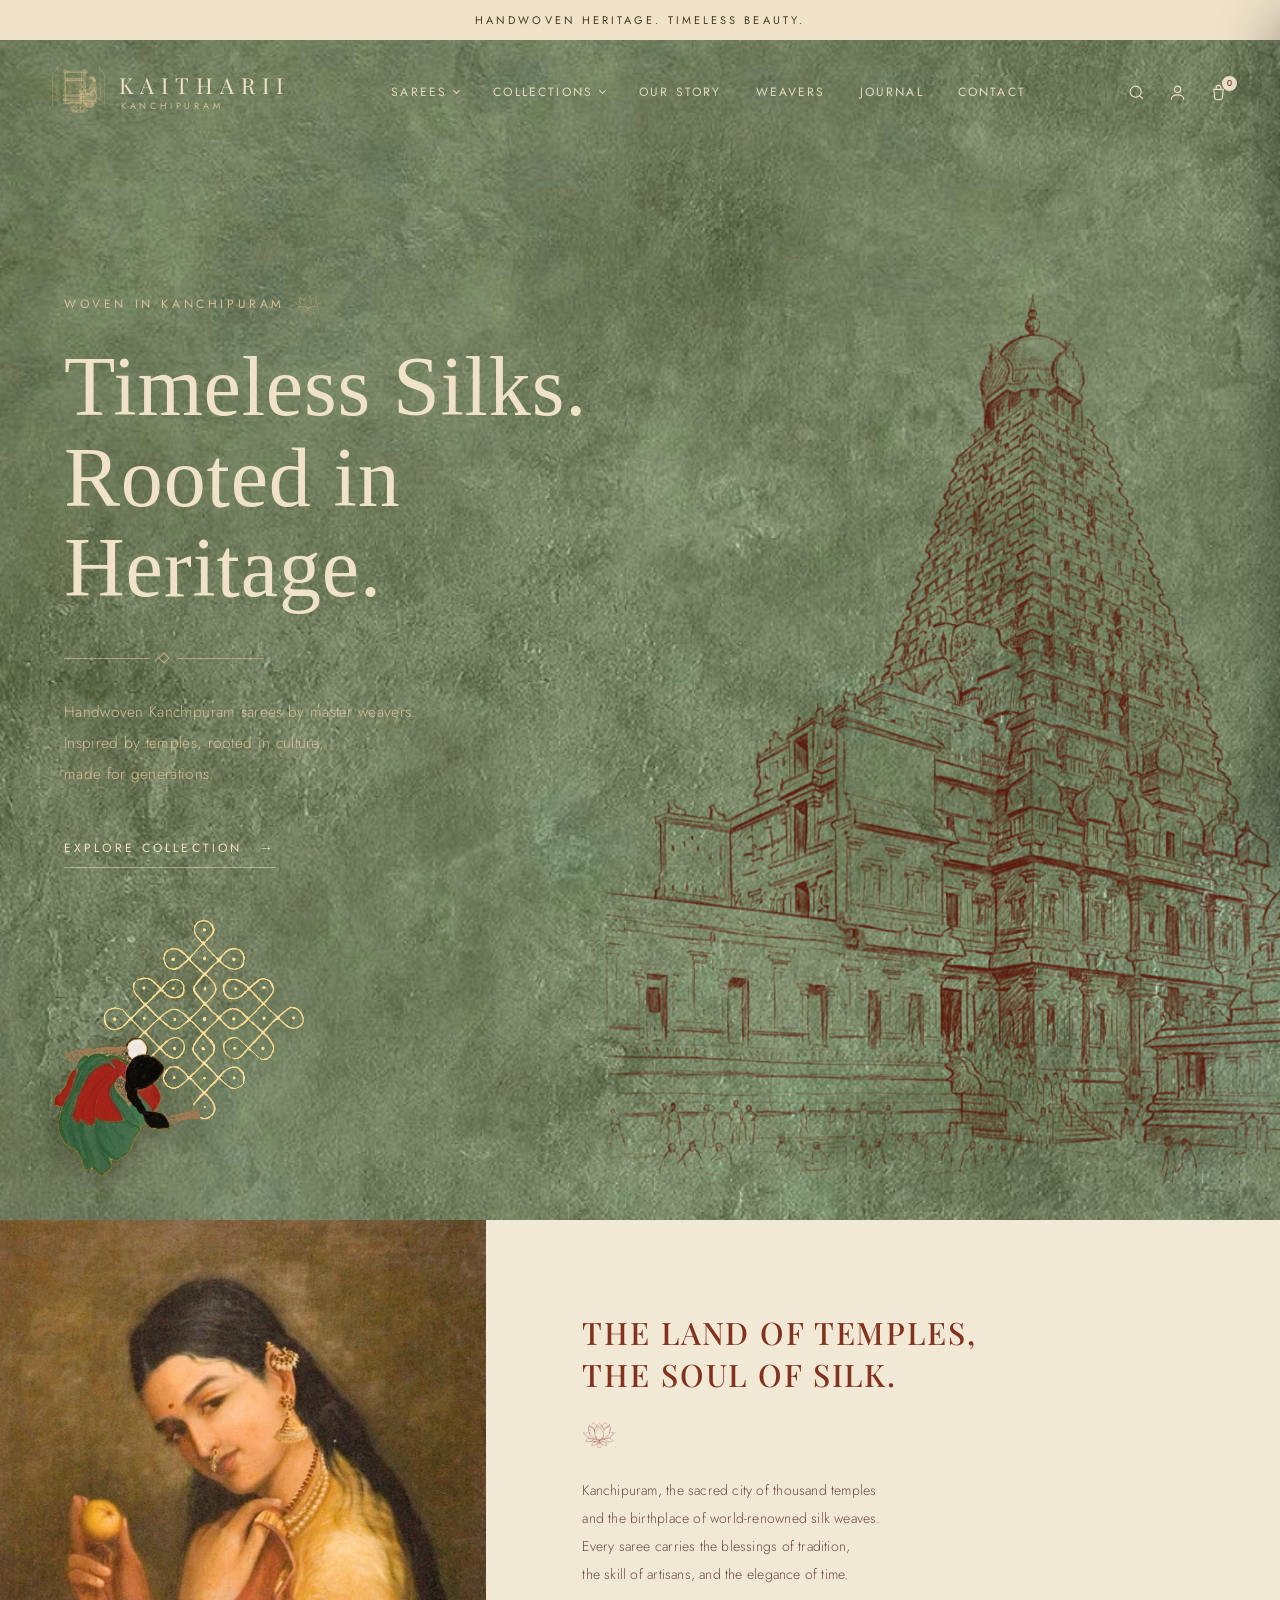
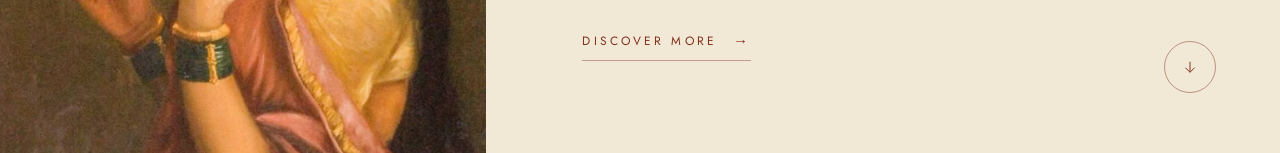
==== index.html @ 73b1be48 "Kaitharii Kanchipuram — heritage saree landing site - Hero on a green stucco wall: detailed temple s" ====
<!DOCTYPE html>
<html lang="en">
<head>
  <meta charset="UTF-8" />
  <meta name="viewport" content="width=device-width, initial-scale=1.0" />
  <title>Kaitharii Kanchipuram — Handwoven Heritage. Timeless Beauty.</title>
  <link rel="preconnect" href="https://fonts.googleapis.com" />
  <link rel="preconnect" href="https://fonts.gstatic.com" crossorigin />
  <link href="https://fonts.googleapis.com/css2?family=Playfair+Display:ital,wght@0,400;0,500;0,600;0,700;1,400&family=Jost:wght@300;400;500&display=swap" rel="stylesheet" />
  <link rel="stylesheet" href="styles.css" />
</head>
<body>

  <!-- ── Announcement bar ── -->
  <div class="topbar">Handwoven Heritage. Timeless Beauty.</div>

  <!-- ── Hero + nav share the terracotta canvas ── -->
  <div class="heritage-banner">
    <div class="overlay" aria-hidden="true"></div>
    <div class="temple-stage" aria-hidden="true">
      <img class="temple-3d" src="assets/temple.png" alt="" />
    </div>
    <header class="nav">
      <a class="brand" href="index.html">
        <img class="brand-mark" src="assets/logo.png" alt="Kaitharii emblem" />
        <span class="brand-text">
          <span class="brand-name">Kaitharii</span>
          <span class="brand-sub">Kanchipuram</span>
        </span>
      </a>

      <nav class="menu">
        <div class="nav-item has-dd">
          <a href="sarees.html">Sarees <i class="caret"></i></a>
          <div class="dd">
            <a href="sarees.html">Bridal Silks</a>
            <a href="sarees.html">Traditional</a>
            <a href="sarees.html">Contemporary</a>
            <a href="sarees.html">Temple Border</a>
          </div>
        </div>
        <div class="nav-item has-dd">
          <a href="collections.html">Collections <i class="caret"></i></a>
          <div class="dd">
            <a href="collections.html">Heritage Edit</a>
            <a href="collections.html">Festive</a>
            <a href="collections.html">New Arrivals</a>
            <a href="collections.html">Limited Looms</a>
          </div>
        </div>
        <a href="our-story.html">Our Story</a>
        <a href="weavers.html">Weavers</a>
        <a href="journal.html">Journal</a>
        <a href="contact.html">Contact</a>
      </nav>

      <div class="actions">
        <button id="searchBtn" aria-label="Search"><svg viewBox="0 0 24 24" fill="none" stroke="currentColor" stroke-width="1.4"><circle cx="11" cy="11" r="7"/><path d="m20 20-3.5-3.5"/></svg></button>
        <div class="account-wrap">
          <button id="accountBtn" aria-label="Account" aria-expanded="false"><svg viewBox="0 0 24 24" fill="none" stroke="currentColor" stroke-width="1.4"><circle cx="12" cy="8" r="4"/><path d="M4 21c0-4 4-6 8-6s8 2 8 6"/></svg></button>
          <div class="account-menu" id="accountMenu" role="menu">
            <span class="account-title">My Account</span>
            <a href="#" role="menuitem">Sign In</a>
            <a href="#" role="menuitem">Create Account</a>
            <a href="#" role="menuitem">Wishlist</a>
            <a href="#" role="menuitem">Track Order</a>
          </div>
        </div>
        <button class="cart" id="cartBtn" aria-label="Cart"><svg viewBox="0 0 24 24" fill="none" stroke="currentColor" stroke-width="1.4"><path d="M6 8h12l-1.2 11a2 2 0 0 1-2 1.8H9.2a2 2 0 0 1-2-1.8L6 8Z"/><path d="M9 8V6a3 3 0 0 1 6 0v2"/></svg><span class="badge">0</span></button>
      </div>
    </header>

    <!-- ── Hero content (right) ── -->
    <div class="content">
      <p class="eyebrow">
        Woven in Kanchipuram
        <span class="lotus-mini" aria-hidden="true"></span>
      </p>
      <h1 class="headline">Timeless Silks.<br/>Rooted in<br/>Heritage.</h1>
      <div class="rule"><span></span><i></i><span></span></div>
      <p class="lede">Handwoven Kanchipuram sarees by master weavers.<br/>Inspired by temples, rooted in culture,<br/>made for generations.</p>
      <a class="link-cta" href="#">Explore Collection <span class="arrow">&rarr;</span></a>
    </div>

    <!-- ── Silk seal ── -->
    <img class="kolam" src="assets/kolam.png" alt="Woman drawing a kolam" />
  </div>

  <!-- ── Land of temples ── -->
  <section class="land">
    <div class="land-img">
      <img class="land-portrait" src="assets/portrait.jpg" alt="Heritage portrait" />
    </div>

    <div class="land-text">
      <h2>The Land of Temples,<br/>The Soul of Silk.</h2>
      <span class="lotus-mini dark" aria-hidden="true"></span>
      <p>Kanchipuram, the sacred city of thousand temples<br/>and the birthplace of world-renowned silk weaves.<br/>Every saree carries the blessings of tradition,<br/>the skill of artisans, and the elegance of time.</p>
      <a class="link-cta dark" href="#">Discover More <span class="arrow">&rarr;</span></a>
    </div>

    <button class="scroll-down" aria-label="Scroll down">
      <svg viewBox="0 0 24 24" fill="none" stroke="currentColor" stroke-width="1.3"><path d="M12 5v14M6 13l6 6 6-6"/></svg>
    </button>
  </section>

  <!-- Search overlay -->
  <div class="search-overlay" id="searchOverlay" aria-hidden="true">
    <form class="search-form" id="searchForm">
      <svg class="search-ic" viewBox="0 0 24 24" fill="none" stroke="currentColor" stroke-width="1.4"><circle cx="11" cy="11" r="7"/><path d="m20 20-3.5-3.5"/></svg>
      <input type="search" id="searchInput" placeholder="Search for sarees, collections, weaves…" autocomplete="off" />
      <button type="submit" class="search-go">Search</button>
      <button type="button" class="search-close" id="searchClose" aria-label="Close search">&times;</button>
    </form>
  </div>

  <!-- Cart drawer -->
  <div class="drawer-backdrop" id="drawerBackdrop"></div>
  <aside class="cart-drawer" id="cartDrawer" aria-hidden="true" aria-label="Shopping bag">
    <div class="cart-head">
      <span>Your Bag</span>
      <button id="cartClose" aria-label="Close bag">&times;</button>
    </div>
    <div class="cart-body">
      <svg viewBox="0 0 24 24" fill="none" stroke="currentColor" stroke-width="1.1" class="cart-empty-ic"><path d="M6 8h12l-1.2 11a2 2 0 0 1-2 1.8H9.2a2 2 0 0 1-2-1.8L6 8Z"/><path d="M9 8V6a3 3 0 0 1 6 0v2"/></svg>
      <p class="cart-empty">Your bag is empty.</p>
      <a href="sarees.html" class="cart-cta">Explore Sarees</a>
    </div>
  </aside>

  <script>
  (function () {
    var reduce = window.matchMedia && matchMedia('(prefers-reduced-motion: reduce)').matches;

    /* Scroll-driven 3D motion on the temple */
    var temple = document.querySelector('.temple-3d');
    var hero = document.querySelector('.heritage-banner');
    if (temple && hero && !reduce) {
      var ticking = false;
      function update() {
        var h = hero.offsetHeight || 1;
        var y = window.scrollY || window.pageYOffset || 0;
        var p = Math.min(1, Math.max(0, y / (h * 0.9)));   // 0 → 1 across the hero
        var rotY = (p * 15).toFixed(2);
        var rotX = (p * -7).toFixed(2);
        var ty = (p * 70).toFixed(1);
        var sc = (1 + p * 0.05).toFixed(3);
        temple.style.transform =
          'translateY(' + ty + 'px) rotateX(' + rotX + 'deg) rotateY(' + rotY + 'deg) scale(' + sc + ')';
        ticking = false;
      }
      window.addEventListener('scroll', function () {
        if (!ticking) { requestAnimationFrame(update); ticking = true; }
      }, { passive: true });
      window.addEventListener('resize', update, { passive: true });
      update();
    }

    /* Reveal-on-scroll for the lower section (kept below the fold, so no flash) */
    var reveals = [].slice.call(document.querySelectorAll('.land-text, .land-img'));
    if (!reduce && 'IntersectionObserver' in window) {
      reveals.forEach(function (el) { el.classList.add('reveal-up'); });
      var io = new IntersectionObserver(function (entries) {
        entries.forEach(function (e) {
          if (e.isIntersecting) { e.target.classList.add('in'); io.unobserve(e.target); }
        });
      }, { threshold: 0.16 });
      reveals.forEach(function (el) { io.observe(el); });
      setTimeout(function () { reveals.forEach(function (el) { el.classList.add('in'); }); }, 2600);
    }

    /* ── Interactive header ── */
    var $ = function (s) { return document.querySelector(s); };

    // Search overlay
    var searchOverlay = $('#searchOverlay'), searchInput = $('#searchInput');
    function openSearch() { searchOverlay.classList.add('open'); searchOverlay.setAttribute('aria-hidden','false'); setTimeout(function(){ searchInput && searchInput.focus(); }, 120); }
    function closeSearch() { searchOverlay.classList.remove('open'); searchOverlay.setAttribute('aria-hidden','true'); }
    $('#searchBtn') && $('#searchBtn').addEventListener('click', openSearch);
    $('#searchClose') && $('#searchClose').addEventListener('click', closeSearch);
    $('#searchForm') && $('#searchForm').addEventListener('submit', function (e) {
      e.preventDefault();
      var q = (searchInput.value || '').trim();
      if (q) { window.location.href = 'sarees.html?q=' + encodeURIComponent(q); }
    });

    // Account menu
    var accountBtn = $('#accountBtn'), accountMenu = $('#accountMenu');
    function toggleAccount(e) {
      e.stopPropagation();
      var open = accountMenu.classList.toggle('open');
      accountBtn.setAttribute('aria-expanded', open ? 'true' : 'false');
    }
    accountBtn && accountBtn.addEventListener('click', toggleAccount);

    // Cart drawer
    var cartDrawer = $('#cartDrawer'), backdrop = $('#drawerBackdrop');
    function openCart() { cartDrawer.classList.add('open'); cartDrawer.setAttribute('aria-hidden','false'); backdrop.classList.add('show'); }
    function closeCart() { cartDrawer.classList.remove('open'); cartDrawer.setAttribute('aria-hidden','true'); backdrop.classList.remove('show'); }
    $('#cartBtn') && $('#cartBtn').addEventListener('click', openCart);
    $('#cartClose') && $('#cartClose').addEventListener('click', closeCart);
    backdrop && backdrop.addEventListener('click', closeCart);

    // Mobile dropdown toggle (tap to open on touch)
    document.querySelectorAll('.has-dd > a').forEach(function (a) {
      a.addEventListener('click', function (e) {
        if (window.matchMedia('(max-width: 1080px)').matches) {
          e.preventDefault();
          a.parentElement.classList.toggle('open');
        }
      });
    });

    // Global dismiss
    document.addEventListener('click', function (e) {
      if (accountMenu && !accountMenu.contains(e.target) && e.target !== accountBtn && !accountBtn.contains(e.target)) {
        accountMenu.classList.remove('open'); accountBtn.setAttribute('aria-expanded','false');
      }
    });
    document.addEventListener('keydown', function (e) {
      if (e.key === 'Escape') { closeSearch(); closeCart(); accountMenu && accountMenu.classList.remove('open'); }
    });
  })();
  </script>
</body>
</html>
---- styles.css ----
/* ============================================================
   Kaitharii Kanchipuram — landing page (terracotta heritage)
   ============================================================ */
:root {
  --terracotta: #b1492c;
  --terracotta-2: #a8442a;
  --maroon: #4c160d;
  --cream: #efe2c9;
  --cream-soft: #d8bf99;
  --gold-line: #d9b48c;
  --temple: #7e2a16;
  --cream-bg: #f1e8d6;
  --ink-red: #82321d;
  --ink-soft: #6e4a3c;
}

* { margin: 0; padding: 0; box-sizing: border-box; }
html { scroll-behavior: smooth; }
body {
  font-family: 'Jost', sans-serif;
  background: var(--terracotta);
  color: var(--cream);
  -webkit-font-smoothing: antialiased;
}
a { text-decoration: none; color: inherit; }

/* ── Announcement bar ── */
.topbar {
  background: var(--cream);
  color: #4a3a1f;
  text-align: center;
  font-size: 11px;
  letter-spacing: 0.28em;
  text-transform: uppercase;
  padding: 12px 16px;
}

/* ── Hero — aged terracotta plaster wall ──
   One element, three layered background images (your .heritage-banner
   approach): temple + lotus painted over the plaster texture. Layer order
   is temple, lotus, texture (texture LAST = bottom) so the line-art isn't
   hidden, and background-blend-mode multiplies the engravings into the wall. */
.heritage-banner {
  position: relative;
  overflow: hidden;
  min-height: 1180px;
  color: var(--cream);
  background-color: var(--terracotta);
  background-image: url('assets/texture.jpg');
  background-repeat: no-repeat;
  background-position: center;
  background-size: cover;
}
/* vintage overlay for depth */
.overlay {
  position: absolute;
  inset: 0;
  pointer-events: none;
  z-index: 1;
  background: radial-gradient(120% 120% at 50% 40%, transparent 55%, rgba(70, 22, 12, 0.22) 100%);
}

/* ── Temple 3D stage (scroll-driven motion) ── */
.temple-stage {
  position: absolute;
  right: -16px;
  top: 215px;
  width: 690px;
  z-index: 2;
  pointer-events: none;
  perspective: 1500px;
  perspective-origin: 64% 38%;
  animation: templeFloat 8s ease-in-out infinite;   /* gentle idle drift */
  will-change: transform;
}
.temple-3d {
  display: block;
  width: 100%;
  height: auto;
  transform-origin: 62% 72%;
  transform: rotateX(0deg) rotateY(0deg);
  transition: transform 0.12s linear;
  will-change: transform;
  backface-visibility: hidden;
}
@keyframes templeFloat {
  0%, 100% { transform: translateY(0); }
  50%      { transform: translateY(-9px); }
}

/* ── Scroll/entrance reveals ── */
@keyframes kRise {
  from { opacity: 0; transform: translateY(20px); }
  to   { opacity: 1; transform: none; }
}
.content .eyebrow,
.content .headline,
.content .rule,
.content .lede,
.content .link-cta {
  opacity: 0;
  animation: kRise 0.9s cubic-bezier(0.22, 1, 0.36, 1) forwards;
}
.content .eyebrow   { animation-delay: 0.15s; }
.content .headline  { animation-delay: 0.30s; }
.content .rule      { animation-delay: 0.52s; }
.content .lede      { animation-delay: 0.64s; }
.content .link-cta  { animation-delay: 0.78s; }

/* reveal-on-scroll for the lower section */
.reveal-up { opacity: 0; transform: translateY(40px); transition: opacity 0.9s ease, transform 0.9s cubic-bezier(0.22,1,0.36,1); }
.reveal-up.in { opacity: 1; transform: none; }

@media (prefers-reduced-motion: reduce) {
  .temple-stage { animation: none; }
  .temple-3d { transform: none !important; transition: none; }
  .content .eyebrow, .content .headline, .content .rule, .content .lede, .content .link-cta { opacity: 1; animation: none; }
  .reveal-up { opacity: 1; transform: none; transition: none; }
}

/* ── Nav ── */
.nav {
  position: relative;
  z-index: 5;
  display: flex;
  align-items: center;
  justify-content: space-between;
  gap: 30px;
  padding: 26px 52px;
  color: var(--cream);
}
.brand { display: flex; align-items: center; gap: 14px; color: var(--cream); }
.brand-mark { width: auto; height: 52px; display: block; }
.brand-text { display: flex; flex-direction: column; line-height: 1; }
.brand-name {
  font-family: 'Playfair Display', serif;
  font-size: 22px;
  letter-spacing: 0.32em;
  text-transform: uppercase;
  color: var(--cream);
}
.brand-sub {
  font-size: 9px;
  letter-spacing: 0.42em;
  text-transform: uppercase;
  color: var(--cream-soft);
  margin: 5px 0 0 2px;
}
.menu { display: flex; align-items: center; gap: 34px; }
.menu a {
  display: inline-flex;
  align-items: center;
  gap: 7px;
  font-size: 12px;
  letter-spacing: 0.18em;
  text-transform: uppercase;
  color: var(--cream);
  opacity: 0.92;
  transition: opacity 0.2s;
}
.menu a:hover { opacity: 0.6; }
.caret {
  width: 5px; height: 5px;
  border-right: 1px solid currentColor;
  border-bottom: 1px solid currentColor;
  transform: translateY(-2px) rotate(45deg);
}
.actions { display: flex; align-items: center; gap: 22px; color: var(--cream); }
.actions button { background: none; border: none; cursor: pointer; color: inherit; padding: 0; display: inline-flex; }
.actions svg { width: 19px; height: 19px; }
.cart { position: relative; }
.badge {
  position: absolute; top: -7px; right: -9px;
  background: var(--cream); color: var(--maroon);
  font-size: 9px; font-weight: 500;
  width: 15px; height: 15px; border-radius: 50%;
  display: grid; place-items: center;
}

/* ── Hero content (left) ── */
.content {
  position: relative;
  z-index: 4;
  padding: 150px 0 0 64px;
  max-width: 620px;
}
.eyebrow {
  display: flex;
  align-items: center;
  gap: 10px;
  font-size: 12px;
  letter-spacing: 0.3em;
  text-transform: uppercase;
  color: var(--cream-soft);
  margin-bottom: 28px;
}
.lotus-mini {
  display: inline-block;
  width: 26px; height: 20px;
  color: var(--gold-line);
  background-color: currentColor;
  -webkit-mask: url('assets/lotusicon.png') center / contain no-repeat;
  mask: url('assets/lotusicon.png') center / contain no-repeat;
}
.headline {
  font-family: 'Times New Roman', Times, serif;
  font-weight: 400;
  font-size: 84px;
  line-height: 1.08;
  letter-spacing: 0.01em;
  color: var(--cream);
}
.rule { display: flex; align-items: center; width: 200px; margin: 40px 0 34px; }
.rule span { height: 1px; background: var(--gold-line); opacity: 0.7; flex: 1; }
.rule i { width: 8px; height: 8px; margin: 0 10px; border: 1px solid var(--gold-line); transform: rotate(45deg); opacity: 0.85; }
.lede {
  font-weight: 300;
  font-size: 15.5px;
  line-height: 2;
  letter-spacing: 0.02em;
  color: var(--cream-soft);
  margin-bottom: 46px;
}
.link-cta {
  display: inline-flex;
  align-items: center;
  gap: 16px;
  font-size: 12px;
  letter-spacing: 0.26em;
  text-transform: uppercase;
  color: var(--cream);
  padding-bottom: 8px;
  border-bottom: 1px solid rgba(239, 226, 201, 0.5);
  transition: gap 0.25s, border-color 0.25s;
}
.link-cta:hover { gap: 24px; border-color: var(--cream); }
.link-cta .arrow { font-size: 15px; }

/* ── Kolam illustration (left, under the headline) ── */
.kolam {
  position: absolute;
  left: 54px;
  bottom: 44px;
  z-index: 4;
  width: 250px;
  height: auto;
  opacity: 0.96;
  pointer-events: none;
  filter: drop-shadow(0 6px 14px rgba(40, 14, 6, 0.28));
}

/* ── Land of temples ── */
.land {
  position: relative;
  display: grid;
  grid-template-columns: 38% 1fr;
  background: var(--cream-bg);
  min-height: 420px;
}
.land-img { position: relative; min-height: 460px; overflow: hidden; }
.land-portrait {
  position: absolute;
  inset: 0;
  width: 100%;
  height: 100%;
  object-fit: cover;
  object-position: center 22%;
  filter: saturate(0.96) contrast(1.02);
}
.land-text { padding: 92px 96px; align-self: center; }
.land-text h2 {
  font-family: 'Playfair Display', serif;
  font-weight: 500;
  font-size: 31px;
  line-height: 1.35;
  letter-spacing: 0.06em;
  text-transform: uppercase;
  color: var(--ink-red);
}
.land-text .lotus-mini { margin: 26px 0 22px; width: 34px; height: 26px; color: var(--ink-red); }
.land-text p {
  font-weight: 300;
  font-size: 14px;
  line-height: 2;
  letter-spacing: 0.015em;
  color: var(--ink-soft);
  margin-bottom: 40px;
}
.link-cta.dark { color: var(--ink-red); border-color: rgba(124, 44, 25, 0.4); }
.link-cta.dark:hover { border-color: var(--ink-red); }
.scroll-down {
  position: absolute;
  right: 64px; bottom: 60px;
  width: 52px; height: 52px;
  border-radius: 50%;
  border: 1px solid rgba(124, 44, 25, 0.45);
  background: none; color: var(--ink-red);
  cursor: pointer; display: grid; place-items: center;
  transition: background 0.25s, color 0.25s;
}
.scroll-down svg { width: 18px; height: 18px; }
.scroll-down:hover { background: var(--ink-red); color: var(--cream-bg); }

/* ── Responsive ── */
@media (max-width: 1080px) {
  .menu { display: none; }
  .headline { font-size: 64px; }
  .heritage-banner {
    min-height: 920px;
    background-position: right -150px top 140px, right -40px bottom 6px, center;
    background-size: 400px auto, 440px auto, cover;
  }
}
@media (max-width: 760px) {
  .nav { padding: 20px 24px; }
  .content { padding: 90px 24px 0; }
  .headline { font-size: 46px; }
  .heritage-banner {
    background-position: right -130px top 120px, right -120px bottom 6px, center;
    background-size: 300px auto, 320px auto, cover;
  }
  .kolam { left: 20px; bottom: 24px; width: 170px; }
  .land { grid-template-columns: 1fr; }
  .land-img { min-height: 320px; }
  .land-text { padding: 56px 28px; }
  .scroll-down { display: none; }
}

/* ============================================================
   Interactive header — dropdowns, search, account, cart
   ============================================================ */
.nav-item { position: relative; display: inline-flex; align-items: center; }

.dd {
  position: absolute;
  top: 100%; left: 50%;
  transform: translateX(-50%) translateY(10px);
  min-width: 184px;
  padding: 10px 0;
  background: rgba(26, 36, 20, 0.97);
  border: 1px solid rgba(216, 191, 153, 0.22);
  border-radius: 10px;
  box-shadow: 0 20px 44px -18px rgba(0, 0, 0, 0.6);
  display: flex; flex-direction: column;
  opacity: 0; visibility: hidden;
  transition: opacity 0.22s ease, transform 0.22s ease, visibility 0.22s;
  z-index: 60;
}
.nav-item:hover .dd, .nav-item.open .dd {
  opacity: 1; visibility: visible;
  transform: translateX(-50%) translateY(4px);
}
.dd a {
  padding: 9px 22px;
  font-size: 11px; letter-spacing: 0.14em; text-transform: uppercase;
  color: var(--cream); white-space: nowrap; opacity: 0.85;
}
.dd a:hover { opacity: 1; color: var(--gold-line); background: rgba(255,255,255,0.05); }

/* account menu */
.account-wrap { position: relative; display: inline-flex; }
.account-menu {
  position: absolute; top: 150%; right: 0;
  min-width: 172px; padding: 8px 0;
  background: rgba(26, 36, 20, 0.97);
  border: 1px solid rgba(216, 191, 153, 0.22);
  border-radius: 10px;
  box-shadow: 0 20px 44px -18px rgba(0, 0, 0, 0.6);
  opacity: 0; visibility: hidden; transform: translateY(10px);
  transition: opacity 0.22s ease, transform 0.22s ease, visibility 0.22s;
  z-index: 60;
}
.account-menu.open { opacity: 1; visibility: visible; transform: translateY(6px); }
.account-title { display: block; padding: 8px 18px 6px; font-size: 9px; letter-spacing: 0.22em; text-transform: uppercase; color: var(--cream-soft); opacity: 0.65; }
.account-menu a { display: block; padding: 9px 18px; font-size: 11px; letter-spacing: 0.12em; text-transform: uppercase; color: var(--cream); opacity: 0.85; }
.account-menu a:hover { opacity: 1; color: var(--gold-line); background: rgba(255,255,255,0.05); }

/* search overlay */
.search-overlay {
  position: fixed; top: 0; left: 0; right: 0; z-index: 200;
  background: rgba(28, 38, 22, 0.98);
  -webkit-backdrop-filter: blur(6px); backdrop-filter: blur(6px);
  padding: 22px 0;
  transform: translateY(-105%);
  transition: transform 0.38s cubic-bezier(0.22, 1, 0.36, 1);
}
.search-overlay.open { transform: translateY(0); }
.search-form { max-width: 780px; margin: 0 auto; display: flex; align-items: center; gap: 14px; padding: 0 24px; }
.search-ic { width: 22px; height: 22px; color: var(--gold-line); flex-shrink: 0; }
#searchInput {
  flex: 1; background: none; border: none;
  border-bottom: 1px solid rgba(216, 191, 153, 0.4);
  color: var(--cream); font-family: 'Jost', sans-serif; font-size: 18px;
  padding: 10px 4px; outline: none;
}
#searchInput::placeholder { color: rgba(236, 226, 201, 0.42); }
.search-go {
  background: var(--gold-line); color: #2a2012; border: none;
  padding: 11px 22px; border-radius: 6px; cursor: pointer;
  font-family: 'Jost', sans-serif; font-size: 11px; letter-spacing: 0.18em; text-transform: uppercase;
  transition: filter 0.2s;
}
.search-go:hover { filter: brightness(1.06); }
.search-close { background: none; border: none; color: var(--cream); font-size: 30px; line-height: 1; cursor: pointer; padding: 0 4px; }

/* cart drawer */
.drawer-backdrop {
  position: fixed; inset: 0; z-index: 190;
  background: rgba(10, 14, 8, 0.5);
  opacity: 0; visibility: hidden;
  transition: opacity 0.3s ease, visibility 0.3s;
}
.drawer-backdrop.show { opacity: 1; visibility: visible; }
.cart-drawer {
  position: fixed; top: 0; right: 0; bottom: 0; z-index: 200;
  width: 360px; max-width: 88vw;
  background: var(--cream-bg); color: var(--ink-soft);
  display: flex; flex-direction: column;
  transform: translateX(100%);
  transition: transform 0.38s cubic-bezier(0.22, 1, 0.36, 1);
  box-shadow: -22px 0 56px -22px rgba(0, 0, 0, 0.45);
}
.cart-drawer.open { transform: translateX(0); }
.cart-head {
  display: flex; align-items: center; justify-content: space-between;
  padding: 22px 24px; border-bottom: 1px solid rgba(124, 44, 25, 0.15);
  font-family: 'Playfair Display', serif; font-size: 18px; letter-spacing: 0.04em;
  text-transform: uppercase; color: var(--ink-red);
}
.cart-head button { background: none; border: none; font-size: 26px; line-height: 1; color: var(--ink-soft); cursor: pointer; }
.cart-body { flex: 1; display: flex; flex-direction: column; align-items: center; justify-content: center; gap: 16px; padding: 30px; text-align: center; }
.cart-empty-ic { width: 40px; height: 40px; color: rgba(124, 44, 25, 0.4); }
.cart-empty { font-size: 14px; color: var(--ink-soft); }
.cart-cta {
  padding: 11px 26px; border: 1px solid var(--ink-red); color: var(--ink-red);
  font-size: 11px; letter-spacing: 0.2em; text-transform: uppercase; border-radius: 4px;
  transition: background 0.2s, color 0.2s;
}
.cart-cta:hover { background: var(--ink-red); color: var(--cream-bg); }

/* ── Sub-pages ── */
.subnav {
  background-color: var(--terracotta);
  background-image: url('assets/texture.jpg');
  background-size: cover; background-position: center;
}
.subpage {
  position: relative;
  min-height: 74vh;
  background-color: var(--terracotta);
  background-image: url('assets/texture.jpg');
  background-size: cover; background-position: center;
  color: var(--cream);
  padding: 118px 8vw 104px;
  text-align: center;
}
.subpage::before {
  content: ""; position: absolute; inset: 0; pointer-events: none;
  background: radial-gradient(120% 120% at 50% 30%, transparent 55%, rgba(70,22,12,0.24) 100%);
}
.subpage > * { position: relative; z-index: 1; }
.subpage .kicker { font-family: 'JetBrains Mono', monospace; font-size: 10px; letter-spacing: 0.3em; text-transform: uppercase; color: var(--gold-line); opacity: 0.85; margin-bottom: 18px; }
.subpage h1 { font-family: 'Playfair Display', serif; font-weight: 500; font-size: clamp(38px, 6vw, 72px); color: var(--cream); letter-spacing: -0.01em; line-height: 1.1; }
.subpage-lead { max-width: 640px; margin: 26px auto 42px; font-weight: 300; font-size: 16px; line-height: 1.95; color: #ece0c6; text-shadow: 0 1px 6px rgba(20,28,14,0.4); }
.subpage .back { display: inline-flex; gap: 10px; color: var(--cream); border-bottom: 1px solid rgba(239,226,201,0.45); padding-bottom: 6px; font-size: 12px; letter-spacing: 0.22em; text-transform: uppercase; transition: gap 0.25s, border-color 0.25s; }
.subpage .back:hover { gap: 16px; border-color: var(--gold-line); color: var(--gold-line); }
.cform {
  max-width: 540px; margin: 0 auto 44px; text-align: left;
  display: flex; flex-direction: column; gap: 18px;
  background: rgba(18, 26, 14, 0.42);
  border: 1px solid rgba(216, 191, 153, 0.2);
  border-radius: 16px;
  padding: 36px 34px;
  -webkit-backdrop-filter: blur(6px); backdrop-filter: blur(6px);
  box-shadow: 0 26px 64px -30px rgba(0, 0, 0, 0.55);
}
.cform-row { display: grid; grid-template-columns: 1fr 1fr; gap: 18px; }
.cfield { display: flex; flex-direction: column; gap: 8px; }
.cfield > span {
  font-family: 'Jost', sans-serif; font-size: 10.5px; letter-spacing: 0.18em;
  text-transform: uppercase; color: var(--gold-line);
}
.cform input, .cform textarea {
  width: 100%;
  background: rgba(255, 255, 255, 0.05);
  border: 1px solid rgba(216, 191, 153, 0.28);
  border-radius: 9px;
  padding: 14px 16px;
  font-family: 'Jost', sans-serif; font-size: 14.5px; color: #f3ead6;
  outline: none;
  transition: border-color 0.2s ease, background 0.2s ease, box-shadow 0.2s ease;
}
.cform input::placeholder, .cform textarea::placeholder { color: rgba(244, 236, 217, 0.5); }
.cform textarea { resize: vertical; min-height: 124px; line-height: 1.6; }
.cform input:focus, .cform textarea:focus {
  border-color: var(--gold-line);
  background: rgba(255, 255, 255, 0.09);
  box-shadow: 0 0 0 3px rgba(217, 180, 140, 0.16);
}
.cform button {
  margin-top: 6px;
  background: var(--gold-line); color: #2a2012; border: none;
  padding: 15px; border-radius: 9px;
  font-family: 'Jost', sans-serif; font-size: 12px; letter-spacing: 0.2em; text-transform: uppercase;
  cursor: pointer; transition: filter 0.2s ease, transform 0.16s ease;
}
.cform button:hover { filter: brightness(1.06); transform: translateY(-1px); }
@media (max-width: 560px) {
  .cform-row { grid-template-columns: 1fr; }
  .cform { padding: 26px 22px; }
}
.subfoot { background: #2a3320; color: var(--cream-soft); text-align: center; padding: 26px; font-size: 11px; letter-spacing: 0.2em; text-transform: uppercase; }

/* ── Saree product grid (CSS-woven swatches) ── */
.saree-grid {
  display: grid; grid-template-columns: repeat(3, 1fr); gap: 30px;
  max-width: 1080px; margin: 14px auto 52px;
}
.saree-card { text-align: left; }
.saree-swatch {
  position: relative; aspect-ratio: 3 / 4; border-radius: 10px; overflow: hidden;
  box-shadow: 0 18px 40px -18px rgba(0,0,0,0.55);
  transition: transform 0.3s ease, box-shadow 0.3s ease;
}
.saree-card:hover .saree-swatch { transform: translateY(-6px); box-shadow: 0 26px 52px -20px rgba(0,0,0,0.6); }
.saree-swatch .silk {
  position: absolute; inset: 0;
  background-image:
    linear-gradient(125deg, rgba(255,255,255,0.16) 0%, transparent 32%, rgba(0,0,0,0.18) 100%),
    var(--silk, linear-gradient(135deg, #9e1b2e, #c0392b));
}
/* fine woven texture */
.saree-swatch .silk::after {
  content: ""; position: absolute; inset: 0; opacity: 0.18;
  background-image: repeating-linear-gradient(90deg, rgba(0,0,0,0.5) 0 1px, transparent 1px 3px);
}
/* zari side border */
.saree-swatch .zari-side {
  position: absolute; top: 0; bottom: 0; right: 0; width: 15%;
  background:
    repeating-linear-gradient(45deg, #e7c878 0 4px, #b8923f 4px 8px),
    linear-gradient(#d9b25a, #b8923f);
  box-shadow: -2px 0 6px rgba(0,0,0,0.25) inset;
}
/* zari pallu */
.saree-swatch .zari-pallu {
  position: absolute; left: 0; right: 0; bottom: 0; height: 24%;
  background:
    repeating-linear-gradient(90deg, #e7c878 0 6px, #b8923f 6px 12px),
    linear-gradient(#d9b25a, #a9842f);
  border-top: 2px solid rgba(0,0,0,0.15);
}
.saree-swatch .zari-pallu::before {
  content: ""; position: absolute; left: 0; right: 0; top: 38%; height: 30%;
  background: repeating-linear-gradient(90deg, transparent 0 10px, rgba(0,0,0,0.22) 10px 12px, transparent 12px 22px);
}
.saree-name { font-family: 'Playfair Display', serif; font-size: 20px; font-weight: 500; color: #f5edda; margin: 16px 0 5px; letter-spacing: 0.01em; text-shadow: 0 1px 6px rgba(20, 28, 14, 0.45); }
.saree-meta { font-size: 13px; letter-spacing: 0.03em; line-height: 1.55; color: #e7dcc2; text-shadow: 0 1px 5px rgba(20, 28, 14, 0.4); }
.saree-price { color: #f0cd86; font-weight: 600; }
.saree-note { max-width: 640px; margin: 0 auto 40px; font-size: 12px; letter-spacing: 0.04em; color: rgba(236,226,201,0.5); font-style: italic; }

/* Real product photo overlay (shows when the file exists, else the swatch shows) */
.saree-photo { position: absolute; inset: 0; width: 100%; height: 100%; object-fit: cover; z-index: 3; }
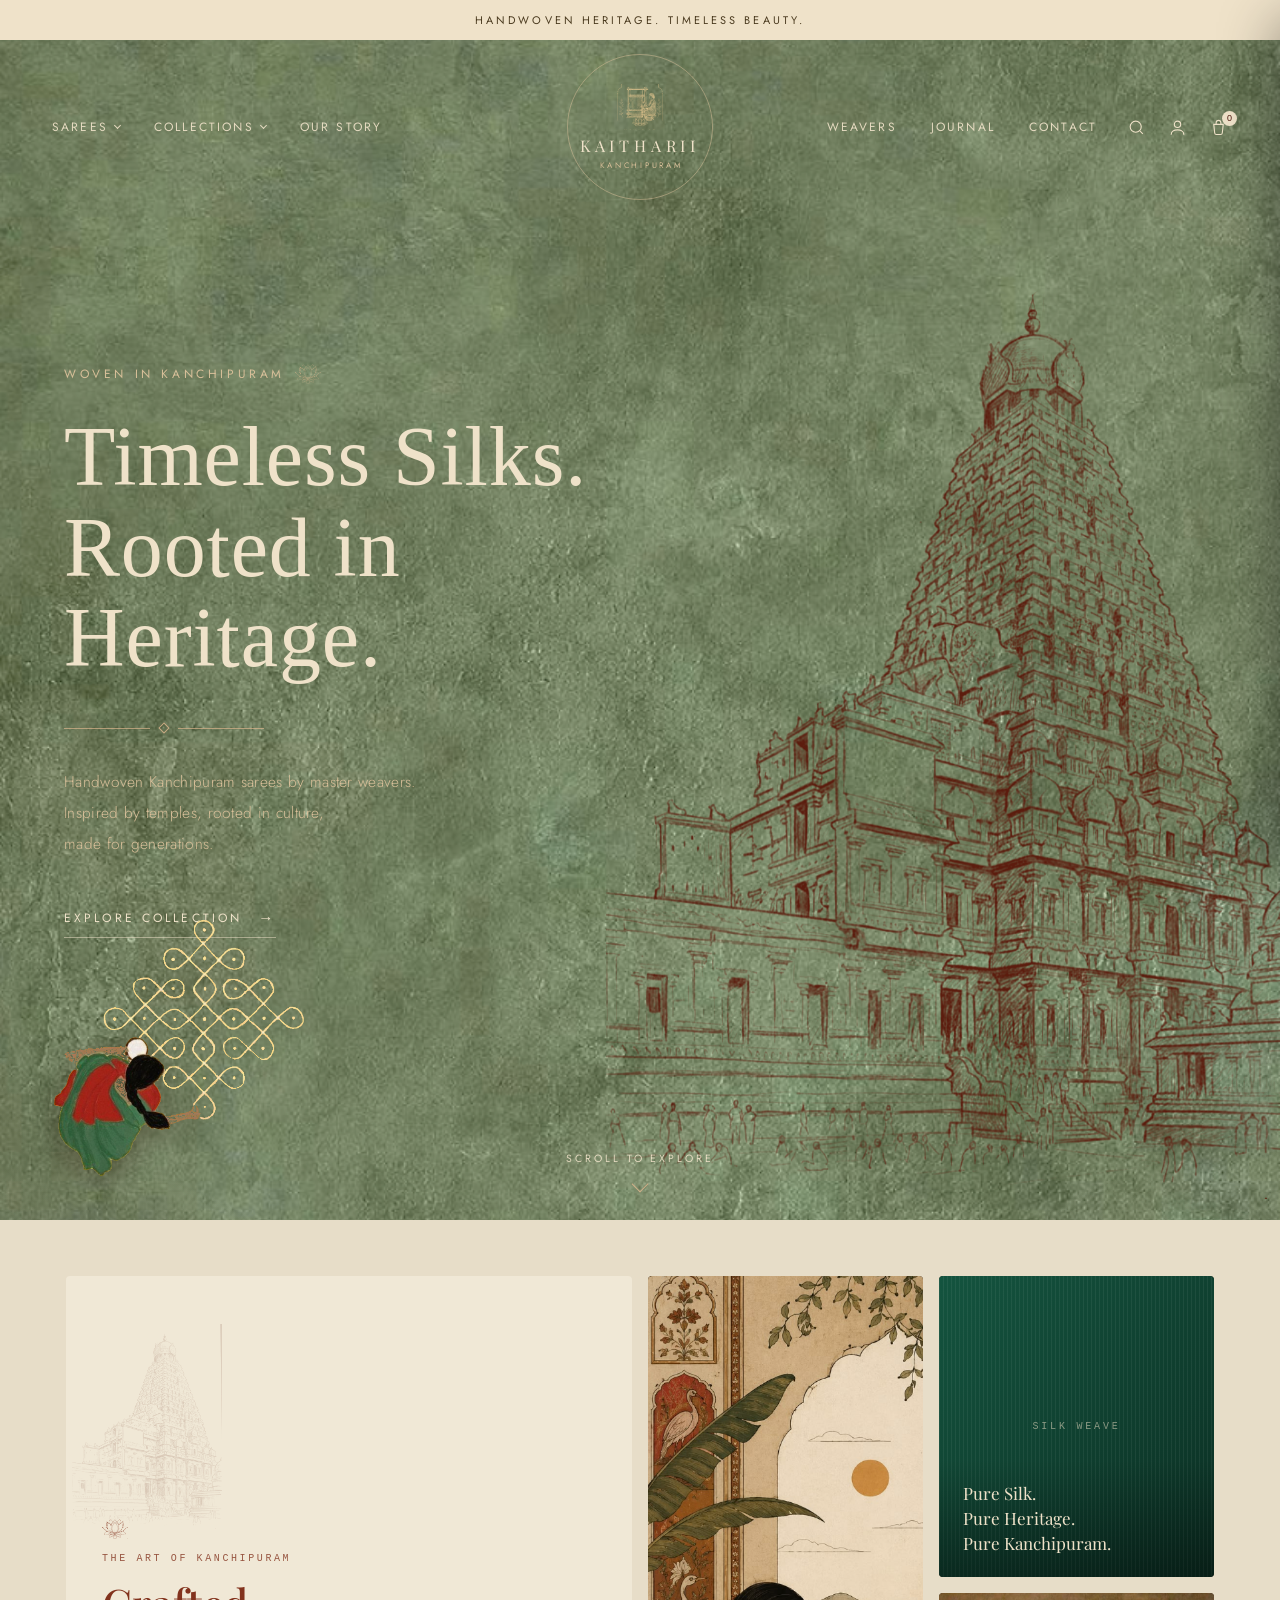
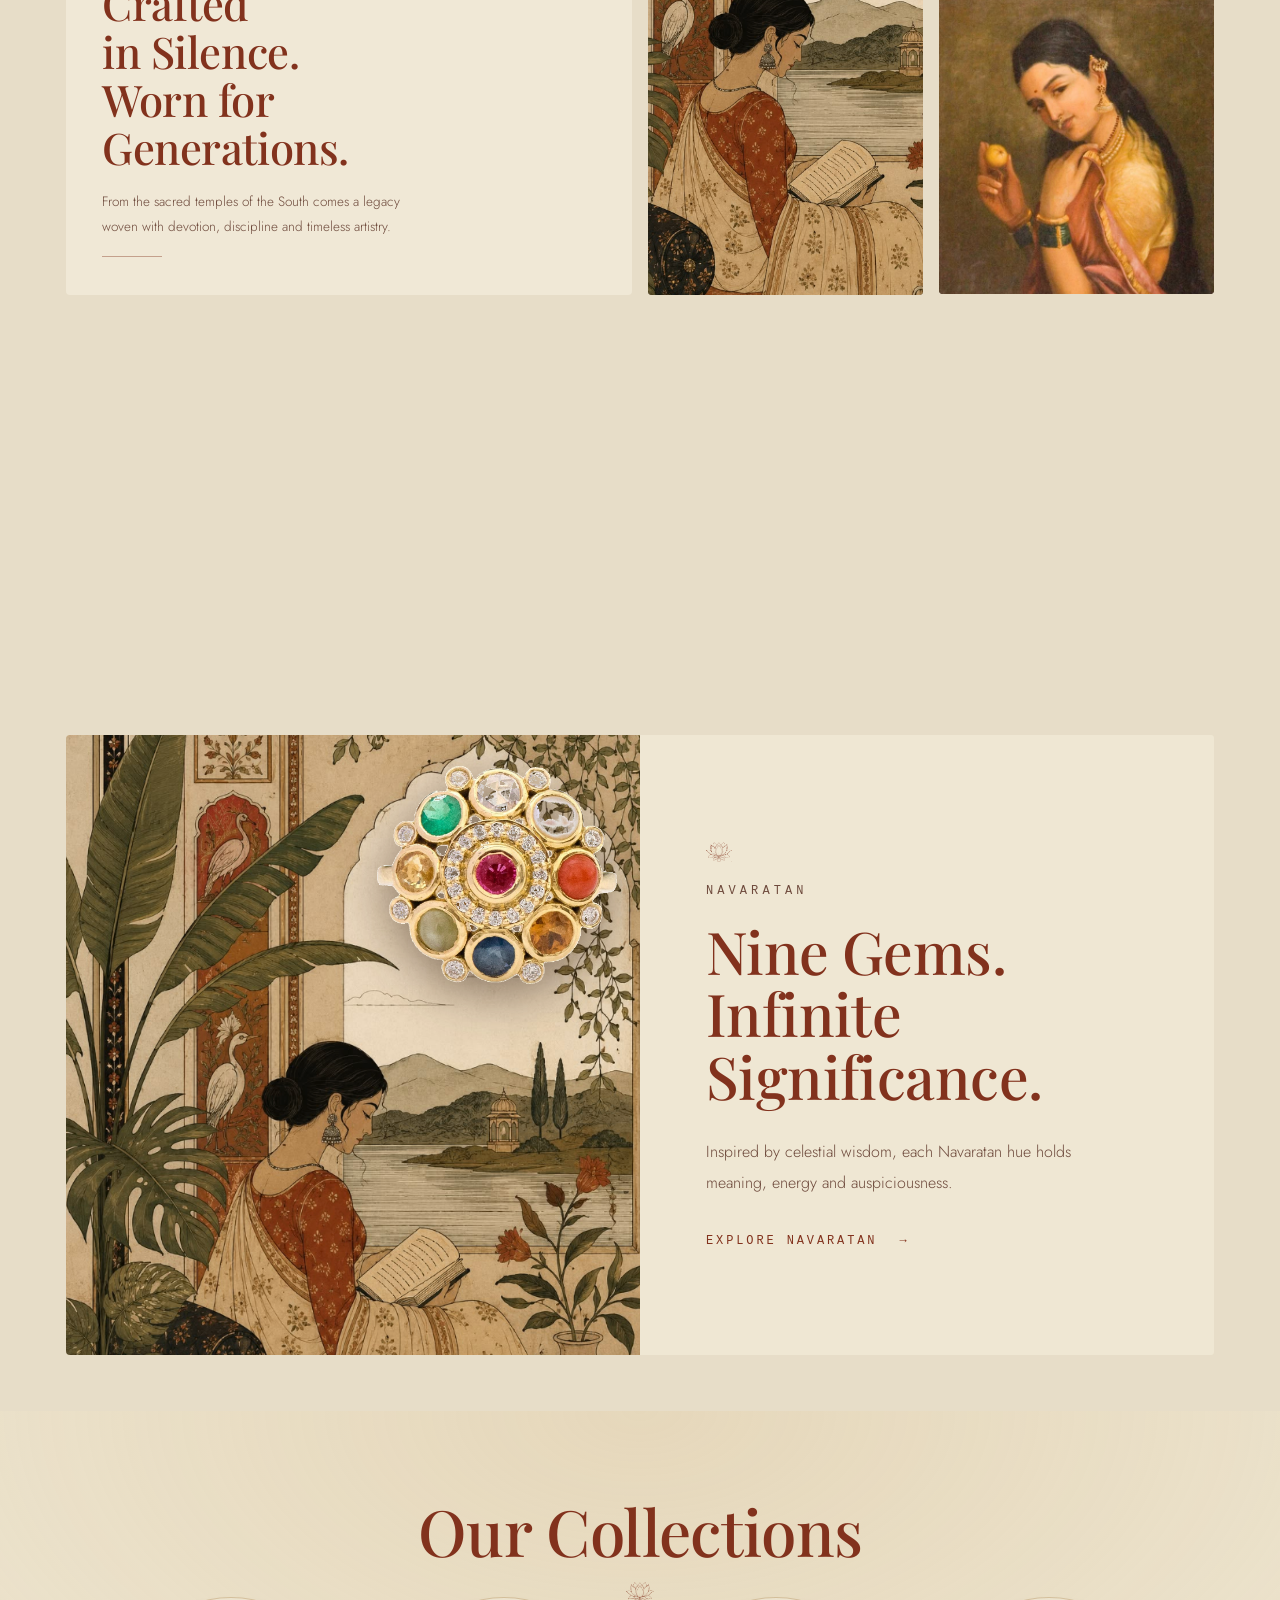
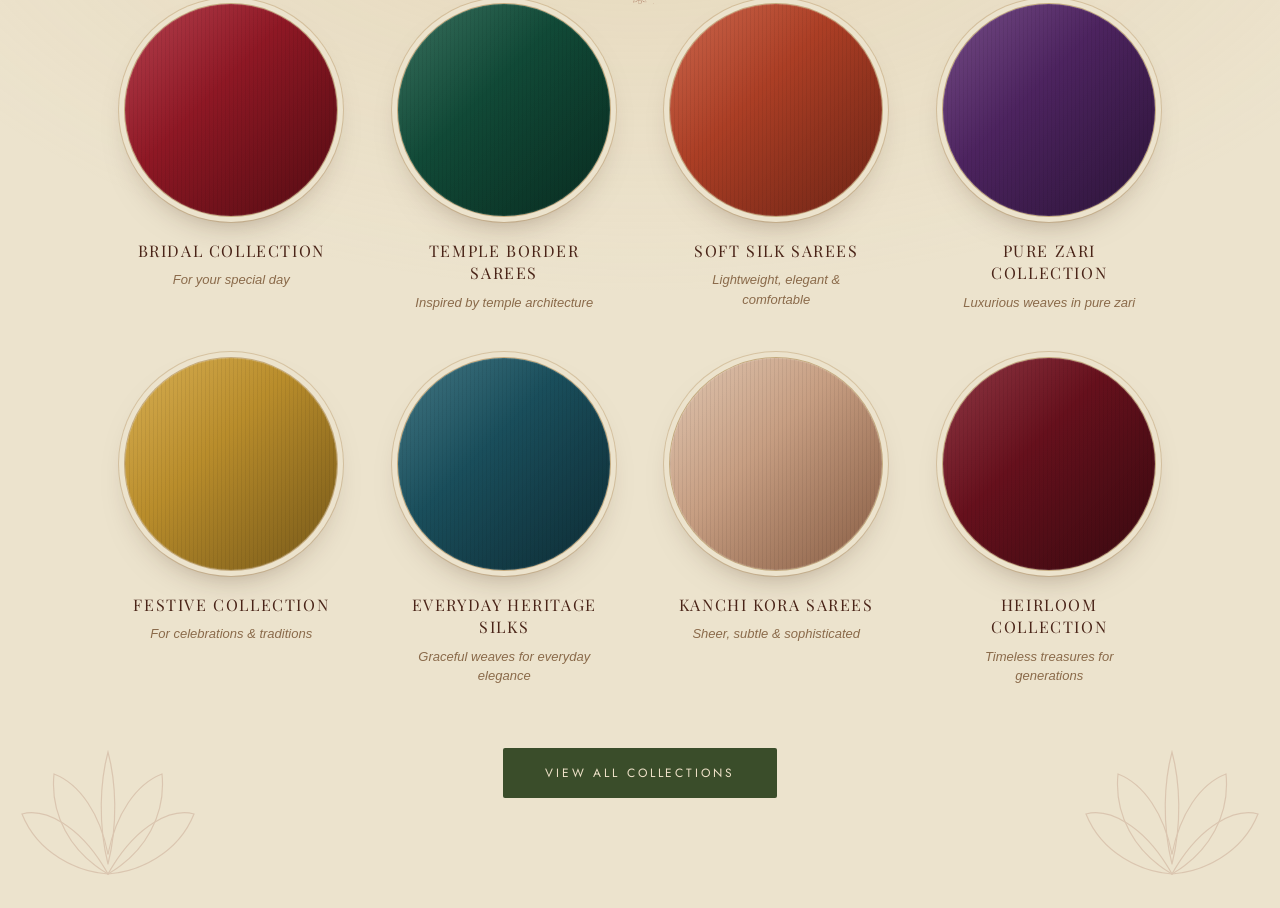
==== commit c3c63aaf: "Enhance Collections page and theme closing band green - Add intro (eyebrow, lead) and gold-ringed me" ====
--- a/index.html
+++ b/index.html
@@ -20,16 +20,8 @@
     <div class="temple-stage" aria-hidden="true">
       <img class="temple-3d" src="assets/temple.png" alt="" />
     </div>
-    <header class="nav">
-      <a class="brand" href="index.html">
-        <img class="brand-mark" src="assets/logo.png" alt="Kaitharii emblem" />
-        <span class="brand-text">
-          <span class="brand-name">Kaitharii</span>
-          <span class="brand-sub">Kanchipuram</span>
-        </span>
-      </a>
-
-      <nav class="menu">
+    <header class="nav nav-center">
+      <nav class="menu menu-left">
         <div class="nav-item has-dd">
           <a href="sarees.html">Sarees <i class="caret"></i></a>
           <div class="dd">
@@ -49,24 +41,36 @@
           </div>
         </div>
         <a href="our-story.html">Our Story</a>
-        <a href="weavers.html">Weavers</a>
-        <a href="journal.html">Journal</a>
-        <a href="contact.html">Contact</a>
       </nav>
 
-      <div class="actions">
-        <button id="searchBtn" aria-label="Search"><svg viewBox="0 0 24 24" fill="none" stroke="currentColor" stroke-width="1.4"><circle cx="11" cy="11" r="7"/><path d="m20 20-3.5-3.5"/></svg></button>
-        <div class="account-wrap">
-          <button id="accountBtn" aria-label="Account" aria-expanded="false"><svg viewBox="0 0 24 24" fill="none" stroke="currentColor" stroke-width="1.4"><circle cx="12" cy="8" r="4"/><path d="M4 21c0-4 4-6 8-6s8 2 8 6"/></svg></button>
-          <div class="account-menu" id="accountMenu" role="menu">
-            <span class="account-title">My Account</span>
-            <a href="#" role="menuitem">Sign In</a>
-            <a href="#" role="menuitem">Create Account</a>
-            <a href="#" role="menuitem">Wishlist</a>
-            <a href="#" role="menuitem">Track Order</a>
+      <a class="brand-center" href="index.html" aria-label="Kaitharii Kanchipuram — home">
+        <span class="logo-ring">
+          <img class="logo-emblem" src="assets/logo.png" alt="Kaitharii emblem" />
+          <span class="logo-name">Kaitharii</span>
+          <span class="logo-sub">Kanchipuram</span>
+        </span>
+      </a>
+
+      <div class="nav-right">
+        <nav class="menu menu-right">
+          <a href="weavers.html">Weavers</a>
+          <a href="journal.html">Journal</a>
+          <a href="contact.html">Contact</a>
+        </nav>
+        <div class="actions">
+          <button id="searchBtn" aria-label="Search"><svg viewBox="0 0 24 24" fill="none" stroke="currentColor" stroke-width="1.4"><circle cx="11" cy="11" r="7"/><path d="m20 20-3.5-3.5"/></svg></button>
+          <div class="account-wrap">
+            <button id="accountBtn" aria-label="Account" aria-expanded="false"><svg viewBox="0 0 24 24" fill="none" stroke="currentColor" stroke-width="1.4"><circle cx="12" cy="8" r="4"/><path d="M4 21c0-4 4-6 8-6s8 2 8 6"/></svg></button>
+            <div class="account-menu" id="accountMenu" role="menu">
+              <span class="account-title">My Account</span>
+              <a href="#" role="menuitem">Sign In</a>
+              <a href="#" role="menuitem">Create Account</a>
+              <a href="#" role="menuitem">Wishlist</a>
+              <a href="#" role="menuitem">Track Order</a>
+            </div>
           </div>
-        </div>
-        <button class="cart" id="cartBtn" aria-label="Cart"><svg viewBox="0 0 24 24" fill="none" stroke="currentColor" stroke-width="1.4"><path d="M6 8h12l-1.2 11a2 2 0 0 1-2 1.8H9.2a2 2 0 0 1-2-1.8L6 8Z"/><path d="M9 8V6a3 3 0 0 1 6 0v2"/></svg><span class="badge">0</span></button>
+          <button class="cart" id="cartBtn" aria-label="Cart"><svg viewBox="0 0 24 24" fill="none" stroke="currentColor" stroke-width="1.4"><path d="M6 8h12l-1.2 11a2 2 0 0 1-2 1.8H9.2a2 2 0 0 1-2-1.8L6 8Z"/><path d="M9 8V6a3 3 0 0 1 6 0v2"/></svg><span class="badge">0</span></button>
+        </div>
       </div>
     </header>
 
@@ -84,24 +88,131 @@
 
     <!-- ── Silk seal ── -->
     <img class="kolam" src="assets/kolam.png" alt="Woman drawing a kolam" />
+
+    <a class="scroll-cue" href="#editorial" aria-label="Scroll to explore">
+      <span>Scroll to Explore</span>
+      <span class="chev" aria-hidden="true"></span>
+    </a>
   </div>
 
-  <!-- ── Land of temples ── -->
-  <section class="land">
-    <div class="land-img">
-      <img class="land-portrait" src="assets/portrait.jpg" alt="Heritage portrait" />
-    </div>
-
-    <div class="land-text">
-      <h2>The Land of Temples,<br/>The Soul of Silk.</h2>
-      <span class="lotus-mini dark" aria-hidden="true"></span>
-      <p>Kanchipuram, the sacred city of thousand temples<br/>and the birthplace of world-renowned silk weaves.<br/>Every saree carries the blessings of tradition,<br/>the skill of artisans, and the elegance of time.</p>
-      <a class="link-cta dark" href="#">Discover More <span class="arrow">&rarr;</span></a>
-    </div>
-
-    <button class="scroll-down" aria-label="Scroll down">
-      <svg viewBox="0 0 24 24" fill="none" stroke="currentColor" stroke-width="1.3"><path d="M12 5v14M6 13l6 6 6-6"/></svg>
-    </button>
+  <!-- ── Editorial collage ── -->
+  <section class="editorial" id="editorial">
+    <div class="collage">
+
+      <!-- intro text panel -->
+      <article class="tile panel cream t-intro reveal-up">
+        <img class="tile-temple" src="assets/temple.png" alt="" aria-hidden="true" />
+        <span class="lotus-mini dark"></span>
+        <p class="eyebrow-sm">The Art of Kanchipuram</p>
+        <h2 class="ed-title">Crafted<br/>in Silence.<br/>Worn for<br/>Generations.</h2>
+        <p class="ed-text">From the sacred temples of the South comes a legacy woven with devotion, discipline and timeless artistry.</p>
+        <span class="ed-rule"></span>
+      </article>
+
+      <!-- saree model -->
+      <div class="tile photo t-model reveal-up"><img src="assets/navaratan-art.jpg" alt="Heritage illustration"/></div>
+
+      <!-- silk weave + caption -->
+      <div class="tile photo t-silk reveal-up" data-label="Silk Weave"><span class="ph-fill" style="--a:#14543f;--b:#0b2e22"></span>
+        <p class="photo-cap">Pure Silk.<br/>Pure Heritage.<br/>Pure Kanchipuram.</p>
+      </div>
+
+      <!-- heritage painting -->
+      <div class="tile photo t-paint reveal-up"><img src="assets/portrait.jpg" alt="Heritage portrait"/></div>
+
+      <!-- gold motif -->
+      <div class="tile gold-tile t-gold reveal-up" aria-hidden="true"></div>
+
+      <!-- weaver hands -->
+      <div class="tile photo t-hands reveal-up" data-label="The Loom"><span class="ph-fill" style="--a:#6b3a1e;--b:#2e1810"></span></div>
+
+      <!-- red text panel -->
+      <article class="tile panel terra t-masters reveal-up">
+        <p class="eyebrow-sm light">Woven by Masters</p>
+        <h3 class="ed-h">Where Hands<br/>Weave History</h3>
+        <span class="ed-rule light"></span>
+        <p class="ed-text light">Every saree is a labour of love, crafted by skilled weavers who carry forward centuries of tradition with unmatched precision and pride.</p>
+      </article>
+
+      <!-- rose petals -->
+      <div class="tile photo t-petals reveal-up" data-label="Ritual"><span class="ph-fill" style="--a:#8a3a2a;--b:#4a1a14"></span></div>
+
+      <!-- technique cream panel -->
+      <article class="tile panel cream t-tech reveal-up">
+        <svg class="weaver-ic" viewBox="0 0 64 64" fill="none" stroke="#a8743a" stroke-width="1.3" stroke-linejoin="round"><rect x="10" y="14" width="44" height="30"/><path d="M16 14v30M48 14v30M10 22h44M10 36h44"/><circle cx="40" cy="50" r="6"/><path d="M40 44v-4M34 50h-6"/></svg>
+        <p class="ed-text dark-cap">Timeless techniques.<br/>Ancestral knowledge.<br/>Unmatched beauty.</p>
+        <a class="ed-link" href="weavers.html">Discover the Process <span>&rarr;</span></a>
+      </article>
+
+      <!-- Navaratan feature — full-width row within the collage grid -->
+      <div class="nv-band t-nava reveal-up">
+        <div class="nv-art">
+          <img class="nv-illus" src="assets/navaratan-art.jpg" alt="Heritage illustration" />
+          <img class="nv-ring" src="assets/navaratan-ring.png" alt="Navaratna nine-gem medallion" />
+        </div>
+        <div class="nv-text">
+          <span class="lotus-mini dark"></span>
+          <p class="nv-eyebrow">Navaratan</p>
+          <h2 class="nv-title">Nine Gems.<br/>Infinite<br/>Significance.</h2>
+          <p class="nv-lead">Inspired by celestial wisdom, each Navaratan hue holds meaning, energy and auspiciousness.</p>
+          <a class="nv-link" href="collections.html">Explore Navaratan <span aria-hidden="true">&rarr;</span></a>
+        </div>
+      </div>
+    </div>
+  </section>
+
+  <!-- ── Our Collections ── -->
+  <section class="collections-page home-collections">
+    <h2 class="cols-title reveal-up">Our Collections</h2>
+    <span class="cols-ornament reveal-up" aria-hidden="true"></span>
+
+    <div class="cols-grid">
+      <a class="col-card reveal-up" href="collections.html">
+        <span class="col-circle" style="--silk:linear-gradient(135deg,#a51d2d,#6e1018)"><img src="assets/col-1.jpg" alt="" onerror="this.remove()"/></span>
+        <span class="col-name">Bridal Collection</span>
+        <span class="col-sub">For your special day</span>
+      </a>
+      <a class="col-card reveal-up" href="collections.html">
+        <span class="col-circle" style="--silk:linear-gradient(135deg,#14543f,#0c3a2b)"><img src="assets/col-2.jpg" alt="" onerror="this.remove()"/></span>
+        <span class="col-name">Temple Border Sarees</span>
+        <span class="col-sub">Inspired by temple architecture</span>
+      </a>
+      <a class="col-card reveal-up" href="collections.html">
+        <span class="col-circle" style="--silk:linear-gradient(135deg,#c0492b,#8e2f1c)"><img src="assets/col-3.jpg" alt="" onerror="this.remove()"/></span>
+        <span class="col-name">Soft Silk Sarees</span>
+        <span class="col-sub">Lightweight, elegant &amp; comfortable</span>
+      </a>
+      <a class="col-card reveal-up" href="collections.html">
+        <span class="col-circle" style="--silk:linear-gradient(135deg,#5a2a6e,#3a1a4a)"><img src="assets/col-4.jpg" alt="" onerror="this.remove()"/></span>
+        <span class="col-name">Pure Zari Collection</span>
+        <span class="col-sub">Luxurious weaves in pure zari</span>
+      </a>
+      <a class="col-card reveal-up" href="collections.html">
+        <span class="col-circle" style="--silk:linear-gradient(135deg,#cf9f33,#9a7320)"><img src="assets/col-5.jpg" alt="" onerror="this.remove()"/></span>
+        <span class="col-name">Festive Collection</span>
+        <span class="col-sub">For celebrations &amp; traditions</span>
+      </a>
+      <a class="col-card reveal-up" href="collections.html">
+        <span class="col-circle" style="--silk:linear-gradient(135deg,#1f5c6b,#123a45)"><img src="assets/col-6.jpg" alt="" onerror="this.remove()"/></span>
+        <span class="col-name">Everyday Heritage Silks</span>
+        <span class="col-sub">Graceful weaves for everyday elegance</span>
+      </a>
+      <a class="col-card reveal-up" href="collections.html">
+        <span class="col-circle" style="--silk:linear-gradient(135deg,#d8b9a0,#b07a5a)"><img src="assets/col-7.jpg" alt="" onerror="this.remove()"/></span>
+        <span class="col-name">Kanchi Kora Sarees</span>
+        <span class="col-sub">Sheer, subtle &amp; sophisticated</span>
+      </a>
+      <a class="col-card reveal-up" href="collections.html">
+        <span class="col-circle" style="--silk:linear-gradient(135deg,#7a1322,#4a0c14)"><img src="assets/col-8.jpg" alt="" onerror="this.remove()"/></span>
+        <span class="col-name">Heirloom Collection</span>
+        <span class="col-sub">Timeless treasures for generations</span>
+      </a>
+    </div>
+
+    <a class="cols-cta reveal-up" href="collections.html">View All Collections</a>
+
+    <svg class="cols-lotus left" viewBox="0 0 200 200" aria-hidden="true"><g fill="none" stroke="currentColor" stroke-width="1.2" stroke-linecap="round"><path d="M100 172 C62 150 42 112 46 72 C72 82 92 112 100 152"/><path d="M100 172 C138 150 158 112 154 72 C128 82 108 112 100 152"/><path d="M100 162 C90 122 92 80 100 50 C108 80 110 122 100 162"/><path d="M100 172 C72 122 36 106 14 112 C30 152 70 170 100 172"/><path d="M100 172 C128 122 164 106 186 112 C170 152 130 170 100 172"/></g></svg>
+    <svg class="cols-lotus right" viewBox="0 0 200 200" aria-hidden="true"><g fill="none" stroke="currentColor" stroke-width="1.2" stroke-linecap="round"><path d="M100 172 C62 150 42 112 46 72 C72 82 92 112 100 152"/><path d="M100 172 C138 150 158 112 154 72 C128 82 108 112 100 152"/><path d="M100 162 C90 122 92 80 100 50 C108 80 110 122 100 162"/><path d="M100 172 C72 122 36 106 14 112 C30 152 70 170 100 172"/><path d="M100 172 C128 122 164 106 186 112 C170 152 130 170 100 172"/></g></svg>
   </section>
 
   <!-- Search overlay -->
@@ -157,16 +268,17 @@
     }
 
     /* Reveal-on-scroll for the lower section (kept below the fold, so no flash) */
-    var reveals = [].slice.call(document.querySelectorAll('.land-text, .land-img'));
+    var reveals = [].slice.call(document.querySelectorAll('.reveal-up'));
     if (!reduce && 'IntersectionObserver' in window) {
-      reveals.forEach(function (el) { el.classList.add('reveal-up'); });
       var io = new IntersectionObserver(function (entries) {
         entries.forEach(function (e) {
           if (e.isIntersecting) { e.target.classList.add('in'); io.unobserve(e.target); }
         });
-      }, { threshold: 0.16 });
+      }, { threshold: 0.12 });
       reveals.forEach(function (el) { io.observe(el); });
-      setTimeout(function () { reveals.forEach(function (el) { el.classList.add('in'); }); }, 2600);
+      setTimeout(function () { reveals.forEach(function (el) { el.classList.add('in'); }); }, 3000);
+    } else {
+      reveals.forEach(function (el) { el.classList.add('in'); });
     }
 
     /* ── Interactive header ── */
--- a/styles.css
+++ b/styles.css
@@ -561,3 +561,291 @@
 
 /* Real product photo overlay (shows when the file exists, else the swatch shows) */
 .saree-photo { position: absolute; inset: 0; width: 100%; height: 100%; object-fit: cover; z-index: 3; }
+
+/* ============================================================
+   Scroll cue + Editorial collage
+   ============================================================ */
+.scroll-cue {
+  position: absolute;
+  left: 50%; bottom: 30px;
+  transform: translateX(-50%);
+  z-index: 6;
+  display: flex; flex-direction: column; align-items: center; gap: 12px;
+  color: var(--cream);
+  font-family: 'Jost', sans-serif; font-size: 10.5px; letter-spacing: 0.28em; text-transform: uppercase;
+  opacity: 0.9;
+}
+.scroll-cue .chev {
+  width: 12px; height: 12px;
+  border-right: 1.5px solid var(--gold-line);
+  border-bottom: 1.5px solid var(--gold-line);
+  transform: rotate(45deg);
+  animation: cueBounce 1.8s ease-in-out infinite;
+}
+@keyframes cueBounce { 0%,100% { transform: rotate(45deg) translate(0,0); opacity: 0.6; } 50% { transform: rotate(45deg) translate(4px,4px); opacity: 1; } }
+
+.editorial { background: #e7ddc8; padding: 56px 0 0; }
+.collage {
+  display: grid;
+  grid-template-columns: repeat(4, 1fr);
+  grid-auto-rows: minmax(196px, auto);
+  gap: 16px;
+  max-width: 1200px; margin: 0 auto; padding: 0 26px 56px;
+  grid-template-areas:
+    "intro intro model silk"
+    "intro intro model paint"
+    "hands masters petals tech"
+    "hands masters petals tech"
+    "nava nava nava nava"
+    "nava nava nava nava"
+    "nava nava nava nava";
+}
+.t-nava { grid-area: nava; }
+.t-intro{grid-area:intro} .t-model{grid-area:model} .t-silk{grid-area:silk} .t-paint{grid-area:paint}
+.t-hands{grid-area:hands} .t-masters{grid-area:masters} .t-petals{grid-area:petals} .t-tech{grid-area:tech}
+.t-nav{grid-area:nav} .t-fold{grid-area:fold} .t-legacy{grid-area:legacy} .t-jewel{grid-area:jewel}
+.t-gold{display:none}
+
+.tile { position: relative; border-radius: 4px; overflow: hidden; }
+.tile.panel { display: flex; flex-direction: column; justify-content: center; padding: 38px 36px; }
+
+/* panel colours */
+.tile.cream { background: #f0e8d6; color: var(--ink-soft); }
+.tile.terra { background: var(--terracotta); color: var(--cream); }
+.tile.olive { background: #3a4329; color: var(--cream); }
+
+/* photo placeholders */
+.tile.photo { background: #2e2018; }
+.tile.photo .ph-fill { position: absolute; inset: 0; background: linear-gradient(135deg, var(--a), var(--b)); }
+.tile.photo .ph-fill::after { content: ""; position: absolute; inset: 0; opacity: 0.12; background: repeating-linear-gradient(90deg, rgba(255,255,255,0.5) 0 1px, transparent 1px 4px); }
+.tile.photo[data-label]::after {
+  content: attr(data-label);
+  position: absolute; inset: 0; display: grid; place-items: center;
+  color: rgba(255,236,210,0.5); font-family: 'JetBrains Mono', monospace; font-size: 10px; letter-spacing: 0.28em; text-transform: uppercase;
+}
+.tile.photo img { position: absolute; inset: 0; width: 100%; height: 100%; object-fit: cover; z-index: 1; }
+.photo-cap {
+  position: absolute; left: 0; right: 0; bottom: 0; z-index: 2;
+  padding: 22px 24px;
+  font-family: 'Playfair Display', serif; font-size: 17px; line-height: 1.45; color: var(--cream);
+  background: linear-gradient(transparent, rgba(0,0,0,0.35));
+}
+
+/* intro tile */
+.t-intro { background: #f0e8d6; padding: 44px 40px; display: flex; flex-direction: column; justify-content: center; }
+.tile-temple { position: absolute; left: -30px; top: 10px; width: 150px; opacity: 0.16; z-index: 0; pointer-events: none; }
+.t-intro > * { position: relative; z-index: 1; }
+.ed-title { font-family: 'Playfair Display', serif; font-weight: 500; font-size: clamp(30px, 3.4vw, 46px); line-height: 1.1; color: var(--ink-red); margin: 6px 0 18px; letter-spacing: -0.01em; }
+
+/* shared editorial text */
+.eyebrow-sm { font-family: 'JetBrains Mono', monospace; font-size: 10px; letter-spacing: 0.26em; text-transform: uppercase; color: var(--ink-red); opacity: 0.8; margin-bottom: 10px; }
+.eyebrow-sm.light { color: var(--gold-line); opacity: 0.95; line-height: 1.6; }
+.ed-h { font-family: 'Playfair Display', serif; font-weight: 500; font-size: clamp(24px, 2.6vw, 34px); line-height: 1.15; color: var(--cream); margin-bottom: 14px; }
+.ed-h.dark { color: var(--ink-red); }
+.ed-text { font-weight: 300; font-size: 13.5px; line-height: 1.85; color: var(--ink-soft); max-width: 320px; }
+.ed-text.light { color: rgba(239,226,201,0.85); }
+.ed-text.dark-cap { color: var(--ink-red); font-family: 'Playfair Display', serif; font-size: 16px; line-height: 1.5; font-weight: 500; }
+.ed-rule { display: block; width: 60px; height: 1px; background: var(--ink-red); opacity: 0.4; margin: 16px 0 0; }
+.ed-rule.light { background: var(--gold-line); opacity: 0.6; }
+.ed-link { display: inline-flex; align-items: center; gap: 12px; margin-top: 18px; font-family: 'JetBrains Mono', monospace; font-size: 10px; letter-spacing: 0.2em; text-transform: uppercase; color: var(--ink-red); }
+.ed-link span { transition: transform 0.2s; }
+.ed-link:hover span { transform: translateX(5px); }
+.olive .ed-link, .terra .ed-link { color: var(--gold-line); }
+.weaver-ic { width: 56px; height: 56px; margin-bottom: 18px; }
+.lotus-mini.dark { color: var(--ink-red); margin-bottom: 14px; }
+
+/* gold tile (if shown) */
+.gold-tile { background: repeating-linear-gradient(45deg, #d9b25a 0 6px, #b8923f 6px 12px); }
+
+/* values bar */
+.ed-values {
+  background: var(--terracotta);
+  color: var(--cream);
+  display: grid; grid-template-columns: 1.4fr 1fr 1fr 1fr; align-items: center;
+  gap: 30px; padding: 44px 8vw;
+}
+.ed-credo { font-family: 'Playfair Display', serif; font-size: 22px; line-height: 1.35; color: var(--cream); }
+.ed-vitem { display: flex; flex-direction: column; align-items: center; gap: 10px; font-family: 'JetBrains Mono', monospace; font-size: 10px; letter-spacing: 0.2em; text-transform: uppercase; color: var(--cream-soft); border-left: 1px solid rgba(239,226,201,0.18); padding-left: 24px; }
+.ed-vitem .lotus-mini { color: var(--gold-line); }
+
+@media (max-width: 860px) {
+  .collage { grid-template-columns: 1fr 1fr; grid-template-areas: none; grid-auto-rows: minmax(180px, auto); }
+  .collage .tile { grid-area: auto !important; }
+  .t-intro, .t-nav, .t-legacy { grid-column: 1 / -1; }
+  .ed-values { grid-template-columns: 1fr; text-align: center; gap: 20px; }
+  .ed-vitem { border-left: none; padding-left: 0; }
+}
+@media (max-width: 520px) {
+  .collage { grid-template-columns: 1fr; }
+}
+
+/* ── Centered-logo header ── */
+.nav-center {
+  display: grid;
+  grid-template-columns: 1fr auto 1fr;
+  align-items: center;
+  gap: 24px;
+  padding: 14px 52px;
+}
+.nav-center .menu-left { justify-self: start; }
+.nav-center .nav-right { justify-self: end; display: flex; align-items: center; gap: 30px; }
+.nav-center .brand-center { justify-self: center; }
+.logo-ring {
+  width: 146px; height: 146px; border-radius: 50%;
+  border: 1px solid rgba(216, 191, 153, 0.5);
+  display: flex; flex-direction: column; align-items: center; justify-content: center;
+  gap: 3px; text-align: center;
+  transition: border-color 0.25s ease;
+}
+.brand-center:hover .logo-ring { border-color: var(--gold-line); }
+.logo-emblem { height: 46px; width: auto; margin-bottom: 2px; }
+.logo-name { font-family: 'Playfair Display', serif; font-size: 16px; letter-spacing: 0.3em; text-transform: uppercase; color: var(--cream); }
+.logo-sub { font-size: 8px; letter-spacing: 0.34em; text-transform: uppercase; color: var(--cream-soft); margin-left: 2px; }
+
+@media (max-width: 1080px) {
+  .nav-center { grid-template-columns: 1fr auto 1fr; padding: 10px 24px; }
+  .logo-ring { width: 120px; height: 120px; }
+  .logo-emblem { height: 38px; }
+}
+
+/* ── Navaratan feature band ── */
+.nv-band {
+  display: grid;
+  grid-template-columns: 1fr 1fr;
+  background: #efe7d3;
+  border-radius: 4px;
+  overflow: hidden;
+  min-height: 560px;
+}
+.nv-art {
+  position: relative;
+  overflow: hidden;
+  background: #e3d6ba;
+}
+.nv-illus { position: absolute; inset: 0; width: 100%; height: 100%; object-fit: cover; object-position: center; }
+.nv-ring {
+  position: absolute; top: 5%; right: 4%; width: 240px; height: auto; z-index: 2;
+  filter: drop-shadow(0 14px 26px rgba(40,20,8,0.5));
+}
+.nv-text {
+  display: flex; flex-direction: column; justify-content: center;
+  padding: 80px 9% 80px 66px;
+  background: #efe7d3;
+}
+.nv-text .lotus-mini.dark { color: var(--ink-red); margin-bottom: 22px; }
+.nv-eyebrow { font-family: 'JetBrains Mono', monospace; font-size: 12px; letter-spacing: 0.34em; text-transform: uppercase; color: var(--ink-soft); margin-bottom: 22px; }
+.nv-title { font-family: 'Playfair Display', serif; font-weight: 500; font-size: clamp(40px, 4.6vw, 68px); line-height: 1.06; letter-spacing: -0.01em; color: var(--ink-red); }
+.nv-lead { margin: 30px 0 36px; max-width: 380px; font-weight: 300; font-size: 16px; line-height: 1.9; color: var(--ink-soft); }
+.nv-link { display: inline-flex; align-items: center; gap: 22px; font-family: 'JetBrains Mono', monospace; font-size: 12px; letter-spacing: 0.24em; text-transform: uppercase; color: var(--ink-red); }
+.nv-link span { transition: transform 0.25s ease; }
+.nv-link:hover span { transform: translateX(8px); }
+
+@media (max-width: 860px) {
+  .nv-band { grid-template-columns: 1fr; }
+  .nv-art { min-height: 440px; }
+  .nv-ring { width: 180px; }
+  .nv-text { padding: 56px 28px; }
+}
+
+/* navaratna ring tile inside the collage */
+.ring-tile { background: #efe7d3; display: grid; place-items: center; padding: 18px; }
+.ring-tile img { max-width: 88%; max-height: 88%; object-fit: contain; filter: drop-shadow(0 10px 20px rgba(60,30,12,0.3)); }
+
+/* ── Collections page ── */
+.collections-page {
+  position: relative;
+  background:
+    radial-gradient(120% 80% at 50% 0%, rgba(214,186,140,0.28) 0%, transparent 55%),
+    #ece3cd;
+  padding: 86px 6vw 110px;
+  text-align: center;
+  overflow: hidden;
+}
+.cols-intro { position: relative; z-index: 2; max-width: 680px; margin: 0 auto 62px; }
+.cols-eyebrow { font-family: 'JetBrains Mono', monospace; font-size: 10px; letter-spacing: 0.34em; text-transform: uppercase; color: var(--ink-red); opacity: 0.78; margin-bottom: 16px; }
+.cols-title { font-family: 'Playfair Display', serif; font-weight: 500; font-size: clamp(40px, 5vw, 64px); letter-spacing: -0.01em; color: var(--ink-red); line-height: 1.05; }
+.cols-ornament {
+  display: block; width: 30px; height: 22px; margin: 18px auto 0;
+  background-color: var(--ink-red); opacity: 0.7;
+  -webkit-mask: url('assets/lotusicon.png') center / contain no-repeat;
+  mask: url('assets/lotusicon.png') center / contain no-repeat;
+}
+.cols-lead { font-family: 'Jost', sans-serif; font-weight: 300; font-size: 16px; line-height: 1.85; color: #6f4a35; margin: 22px auto 0; max-width: 540px; }
+.cols-grid {
+  position: relative; z-index: 2;
+  display: grid; grid-template-columns: repeat(4, 1fr);
+  gap: 46px 30px; max-width: 1060px; margin: 0 auto 62px;
+}
+.col-card { display: flex; flex-direction: column; align-items: center; text-align: center; }
+.col-circle {
+  position: relative; width: 100%; max-width: 212px; aspect-ratio: 1;
+  border-radius: 50%; overflow: hidden; margin-bottom: 24px;
+  background-image: linear-gradient(135deg, rgba(255,255,255,0.16) 0%, transparent 42%, rgba(0,0,0,0.22) 100%), var(--silk);
+  box-shadow:
+    0 0 0 1px rgba(165,124,63,0.55),
+    0 0 0 6px #ece3cd,
+    0 0 0 7px rgba(165,124,63,0.3),
+    0 16px 34px -16px rgba(60,30,12,0.5),
+    inset 0 0 0 1px rgba(255,255,255,0.07);
+  transition: transform 0.34s cubic-bezier(.2,.7,.2,1), box-shadow 0.34s ease;
+}
+.col-circle::after { content: ""; position: absolute; inset: 0; opacity: 0.12; background: repeating-linear-gradient(90deg, rgba(0,0,0,0.5) 0 1px, transparent 1px 4px); }
+.col-card:hover .col-circle {
+  transform: translateY(-8px) scale(1.02);
+  box-shadow:
+    0 0 0 1px rgba(165,124,63,0.8),
+    0 0 0 6px #ece3cd,
+    0 0 0 8px rgba(165,124,63,0.55),
+    0 28px 50px -18px rgba(60,30,12,0.6),
+    inset 0 0 0 1px rgba(255,255,255,0.07);
+}
+.col-circle img { position: absolute; inset: 0; width: 100%; height: 100%; object-fit: cover; transition: transform 0.5s ease; }
+.col-card:hover .col-circle img { transform: scale(1.06); }
+.col-card:hover .col-name { color: var(--ink-red); }
+.col-name { font-family: 'Playfair Display', serif; font-size: 16px; letter-spacing: 0.1em; text-transform: uppercase; color: #4a2418; line-height: 1.4; max-width: 200px; }
+.col-sub { font-family: 'Jost', sans-serif; font-size: 13px; font-style: italic; color: #8a6a4a; margin-top: 8px; line-height: 1.5; max-width: 190px; }
+.cols-cta {
+  position: relative; z-index: 2;
+  display: inline-block; background: #3a4d2a; color: var(--cream);
+  padding: 16px 42px; border-radius: 2px;
+  font-family: 'Jost', sans-serif; font-size: 12px; letter-spacing: 0.24em; text-transform: uppercase;
+  transition: filter 0.2s, transform 0.16s;
+}
+.cols-cta:hover { filter: brightness(1.07); transform: translateY(-1px); }
+.cols-lotus { position: absolute; bottom: 6px; width: 200px; height: auto; opacity: 0.16; color: var(--ink-red); pointer-events: none; z-index: 1; }
+.cols-lotus.left { left: 8px; }
+.cols-lotus.right { right: 8px; transform: scaleX(-1); }
+
+.col-name { transition: color 0.25s; }
+
+/* closing consultation band */
+.cols-closing {
+  position: relative; text-align: center;
+  background:
+    linear-gradient(180deg, rgba(0,0,0,0.08), rgba(0,0,0,0.16)),
+    linear-gradient(135deg, #3f5230, #2a3320);
+  color: var(--cream); padding: 78px 8vw 86px;
+}
+.cols-closing-mark {
+  display: block; width: 34px; height: 26px; margin: 0 auto 22px;
+  background-color: var(--gold-line);
+  -webkit-mask: url('assets/lotusicon.png') center / contain no-repeat;
+  mask: url('assets/lotusicon.png') center / contain no-repeat;
+}
+.cols-closing h2 { font-family: 'Playfair Display', serif; font-weight: 500; font-size: clamp(28px, 3.6vw, 44px); color: var(--cream); letter-spacing: -0.01em; }
+.cols-closing p { max-width: 520px; margin: 18px auto 32px; font-family: 'Jost', sans-serif; font-weight: 300; font-size: 15px; line-height: 1.9; color: var(--cream-soft); }
+.cols-closing-cta {
+  display: inline-block; border: 1px solid var(--gold-line); color: var(--cream);
+  padding: 15px 40px; border-radius: 2px;
+  font-family: 'JetBrains Mono', monospace; font-size: 11px; letter-spacing: 0.24em; text-transform: uppercase;
+  transition: background 0.22s, color 0.22s;
+}
+.cols-closing-cta:hover { background: var(--gold-line); color: #2a2012; }
+
+/* reveal on scroll */
+.reveal-up { opacity: 0; transform: translateY(26px); transition: opacity 0.7s ease, transform 0.7s cubic-bezier(.2,.7,.2,1); will-change: opacity, transform; }
+.reveal-up.in { opacity: 1; transform: none; }
+@media (prefers-reduced-motion: reduce) { .reveal-up { opacity: 1; transform: none; transition: none; } }
+
+@media (max-width: 900px) { .cols-grid { grid-template-columns: repeat(2, 1fr); gap: 40px 24px; } .cols-lotus { width: 130px; } }
+@media (max-width: 520px) { .cols-grid { grid-template-columns: 1fr 1fr; gap: 30px 18px; } .cols-closing { padding: 60px 7vw 66px; } }
